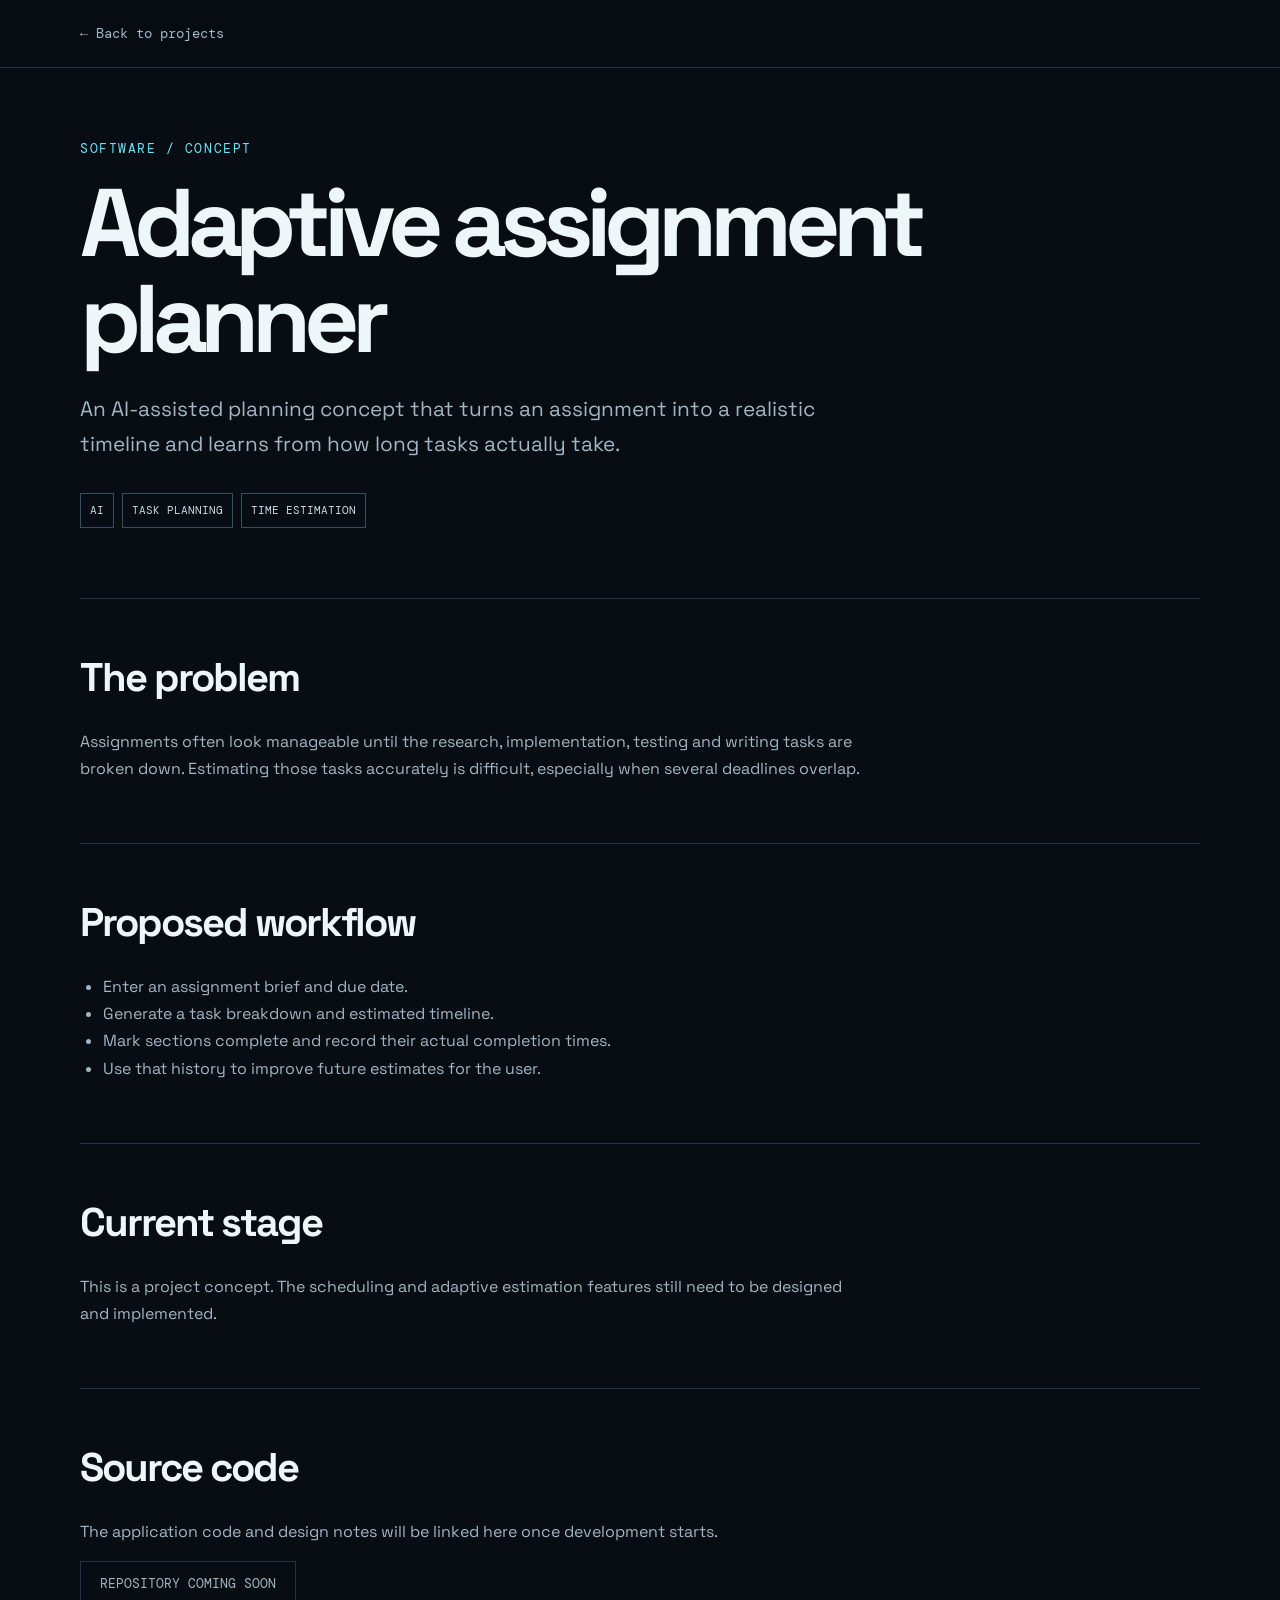
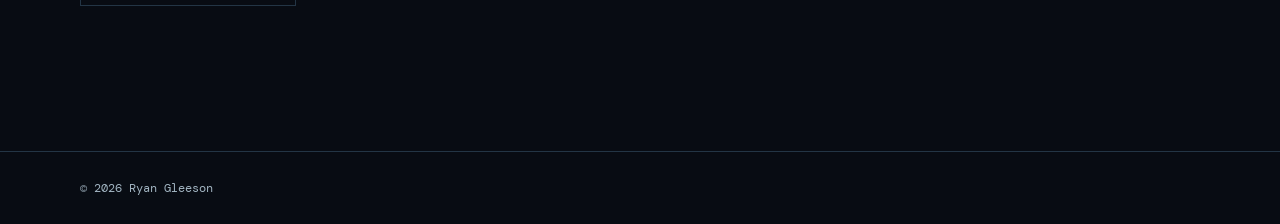
==== projects/assignment-planner.html @ e1db245e "Add engineering portfolio" ====
<!DOCTYPE html>
<html lang="en">
<head>
  <meta charset="UTF-8">
  <meta name="viewport" content="width=device-width, initial-scale=1.0">
  <title>Adaptive Assignment Planner | Ryan Gleeson</title>
  <link rel="stylesheet" href="../style.css">
</head>

<body>
  <header class="site-header">
    <div class="container">
      <a class="back-link" href="../index.html#projects">
        ← Back to projects
      </a>
    </div>
  </header>

  <main class="container project-page">
    <div class="label">Software / Concept</div>
    <h1>Adaptive assignment planner</h1>

    <p class="project-intro">
      An AI-assisted planning concept that turns an assignment into a
      realistic timeline and learns from how long tasks actually take.
    </p>

    <div class="tags">
      <span class="tag">AI</span>
      <span class="tag">Task planning</span>
      <span class="tag">Time estimation</span>
    </div>

    <section>
      <h2>The problem</h2>
      <p>
        Assignments often look manageable until the research, implementation,
        testing and writing tasks are broken down. Estimating those tasks
        accurately is difficult, especially when several deadlines overlap.
      </p>
    </section>

    <section>
      <h2>Proposed workflow</h2>
      <ul>
        <li>Enter an assignment brief and due date.</li>
        <li>Generate a task breakdown and estimated timeline.</li>
        <li>Mark sections complete and record their actual completion times.</li>
        <li>Use that history to improve future estimates for the user.</li>
      </ul>
    </section>

    <section>
      <h2>Current stage</h2>
      <p>
        This is a project concept. The scheduling and adaptive estimation
        features still need to be designed and implemented.
      </p>
    </section>

    <section>
      <h2>Source code</h2>
      <p>
        The application code and design notes will be linked here once
        development starts.
      </p>
      <span class="repo-placeholder">Repository coming soon</span>
    </section>
  </main>

  <footer class="site-footer">
    <div class="container">© 2026 Ryan Gleeson</div>
  </footer>
</body>
</html>
---- style.css ----
@import url("https://fonts.googleapis.com/css2?family=DM+Mono:wght@400;500&family=Space+Grotesk:wght@400;500;600;700&display=swap");

/* ==================== SITE COLOURS ==================== */
:root {
  --background: #080c13;
  --surface: #101924;
  --border: #233545;
  --text: #edf6f8;
  --muted: #a2b5c2;
  --cyan: #67e8f9;
  --green: #c5ff75;
}

/* ==================== GENERAL ==================== */
* {
  box-sizing: border-box;
}

html {
  scroll-behavior: smooth;
}

body {
  margin: 0;
  background: var(--background);
  color: var(--text);
  font: 16px/1.7 "Space Grotesk", Arial, sans-serif;
}

a {
  color: inherit;
  text-decoration: none;
}

a:focus-visible {
  outline: 2px solid var(--cyan);
  outline-offset: 4px;
}

.container {
  width: min(1120px, calc(100% - 40px));
  margin-inline: auto;
}

.label,
.tag,
.back-link,
.button {
  font-family: "DM Mono", monospace;
}

.label {
  color: var(--cyan);
  font-size: 0.8rem;
  text-transform: uppercase;
  letter-spacing: 0.12em;
}

.accent {
  color: var(--cyan);
}

/* ==================== HEADER ==================== */
.site-header {
  border-bottom: 1px solid var(--border);
  background: rgba(8, 12, 19, 0.95);
}

.nav {
  min-height: 76px;
  display: flex;
  align-items: center;
  justify-content: space-between;
  gap: 20px;
}

.logo {
  font-size: 1.2rem;
  font-weight: 700;
}

.logo span {
  color: var(--cyan);
}

.nav-links {
  display: flex;
  gap: 25px;
  font: 0.8rem "DM Mono", monospace;
  text-transform: uppercase;
}

.nav-links a:hover,
.back-link:hover {
  color: var(--cyan);
}

/* ==================== HOMEPAGE HERO ==================== */
.hero {
  min-height: 520px;
  display: flex;
  flex-direction: column;
  justify-content: center;
  padding: 80px 0;
}

.hero h1 {
  margin: 22px 0;
  font-size: clamp(4rem, 11vw, 9rem);
  line-height: 0.9;
  letter-spacing: -0.09em;
}

.outline {
  color: transparent;
  -webkit-text-stroke: 1px #91abb8;
}

.hero p {
  max-width: 650px;
  color: var(--muted);
  font-size: 1.2rem;
}

.button {
  display: inline-block;
  width: fit-content;
  margin-top: 24px;
  padding: 13px 19px;
  border: 1px solid var(--cyan);
  background: var(--cyan);
  color: #071017;
  font-size: 0.8rem;
  text-transform: uppercase;
  transition: transform 0.2s, background 0.2s;
}

.button:hover {
  transform: translateY(-3px);
  background: #a6f5ff;
}

.button-outline {
  background: transparent;
  color: var(--cyan);
}

.button-outline:hover {
  background: #10252c;
}

/* ==================== HOMEPAGE PROJECT LIST ==================== */
section {
  padding: 80px 0;
  border-top: 1px solid var(--border);
}

.section-title {
  margin: 12px 0 35px;
  font-size: clamp(2.7rem, 6vw, 5rem);
  line-height: 1;
  letter-spacing: -0.07em;
}

.project-list {
  display: grid;
  gap: 16px;
}

.project-card {
  display: block;
  padding: 30px;
  border: 1px solid var(--border);
  background: linear-gradient(145deg, #14212d, #0c141e);
  transition: border-color 0.2s, transform 0.2s;
}

.project-card:hover,
.project-card:focus-visible {
  border-color: var(--cyan);
  transform: translateY(-4px);
}

.project-card:first-child {
  background: radial-gradient(
    circle at 85% 20%,
    #165263,
    #111e2b 35%,
    #0c141e 75%
  );
}

.project-card h3 {
  margin: 0 0 10px;
  font-size: clamp(1.7rem, 3vw, 2.5rem);
  line-height: 1.1;
  letter-spacing: -0.05em;
}

.project-card p {
  max-width: 780px;
  margin: 0 0 20px;
  color: var(--muted);
}

.card-action {
  display: block;
  margin-top: 22px;
  color: var(--cyan);
  font: 0.8rem "DM Mono", monospace;
  text-transform: uppercase;
}

/* ==================== TECHNOLOGY TAGS ==================== */
.tags {
  display: flex;
  flex-wrap: wrap;
  gap: 8px;
}

.tag {
  padding: 7px 9px;
  border: 1px solid #34505d;
  color: #c8dce4;
  font-size: 0.7rem;
  text-transform: uppercase;
}

/* ==================== PROJECT DETAIL PAGES ==================== */
.back-link {
  display: inline-block;
  padding: 22px 0;
  color: var(--muted);
  font-size: 0.85rem;
}

.project-page {
  padding: 70px 0 100px;
}

.project-page h1 {
  max-width: 900px;
  margin: 15px 0 25px;
  font-size: clamp(3rem, 8vw, 6rem);
  line-height: 1;
  letter-spacing: -0.075em;
}

.project-intro {
  max-width: 800px;
  color: var(--muted);
  font-size: 1.3rem;
}

.project-page .tags {
  margin: 30px 0 70px;
}

.project-page section {
  padding: 45px 0;
}

.project-page h2 {
  margin: 0 0 16px;
  font-size: clamp(1.8rem, 4vw, 2.5rem);
  letter-spacing: -0.05em;
}

.project-page section p,
.project-page li {
  max-width: 780px;
  color: var(--muted);
}

.project-page ul {
  padding-left: 23px;
}

.repo-placeholder {
  display: inline-block;
  padding: 13px 19px;
  border: 1px solid var(--border);
  color: var(--muted);
  font: 0.8rem "DM Mono", monospace;
  text-transform: uppercase;
}

/* Add later when you have photos */
.project-image {
  display: block;
  max-width: 100%;
  height: auto;
  margin: 25px 0;
  border: 1px solid var(--border);
}

/* ==================== FOOTER ==================== */
.site-footer {
  padding: 28px 0;
  border-top: 1px solid var(--border);
  color: var(--muted);
  font: 0.75rem "DM Mono", monospace;
}

/* ==================== MOBILE ==================== */
@media (max-width: 650px) {
  .nav {
    min-height: 65px;
  }

  .nav-links {
    gap: 12px;
    font-size: 0.7rem;
  }

  .hero {
    min-height: 420px;
  }

  .hero p,
  .project-intro {
    font-size: 1.05rem;
  }

  section {
    padding: 65px 0;
  }

  .project-card {
    padding: 23px;
  }

  .project-page {
    padding-top: 50px;
  }
}

@media (prefers-reduced-motion: reduce) {
  *,
  *::before,
  *::after {
    scroll-behavior: auto !important;
    transition: none !important;
  }
}
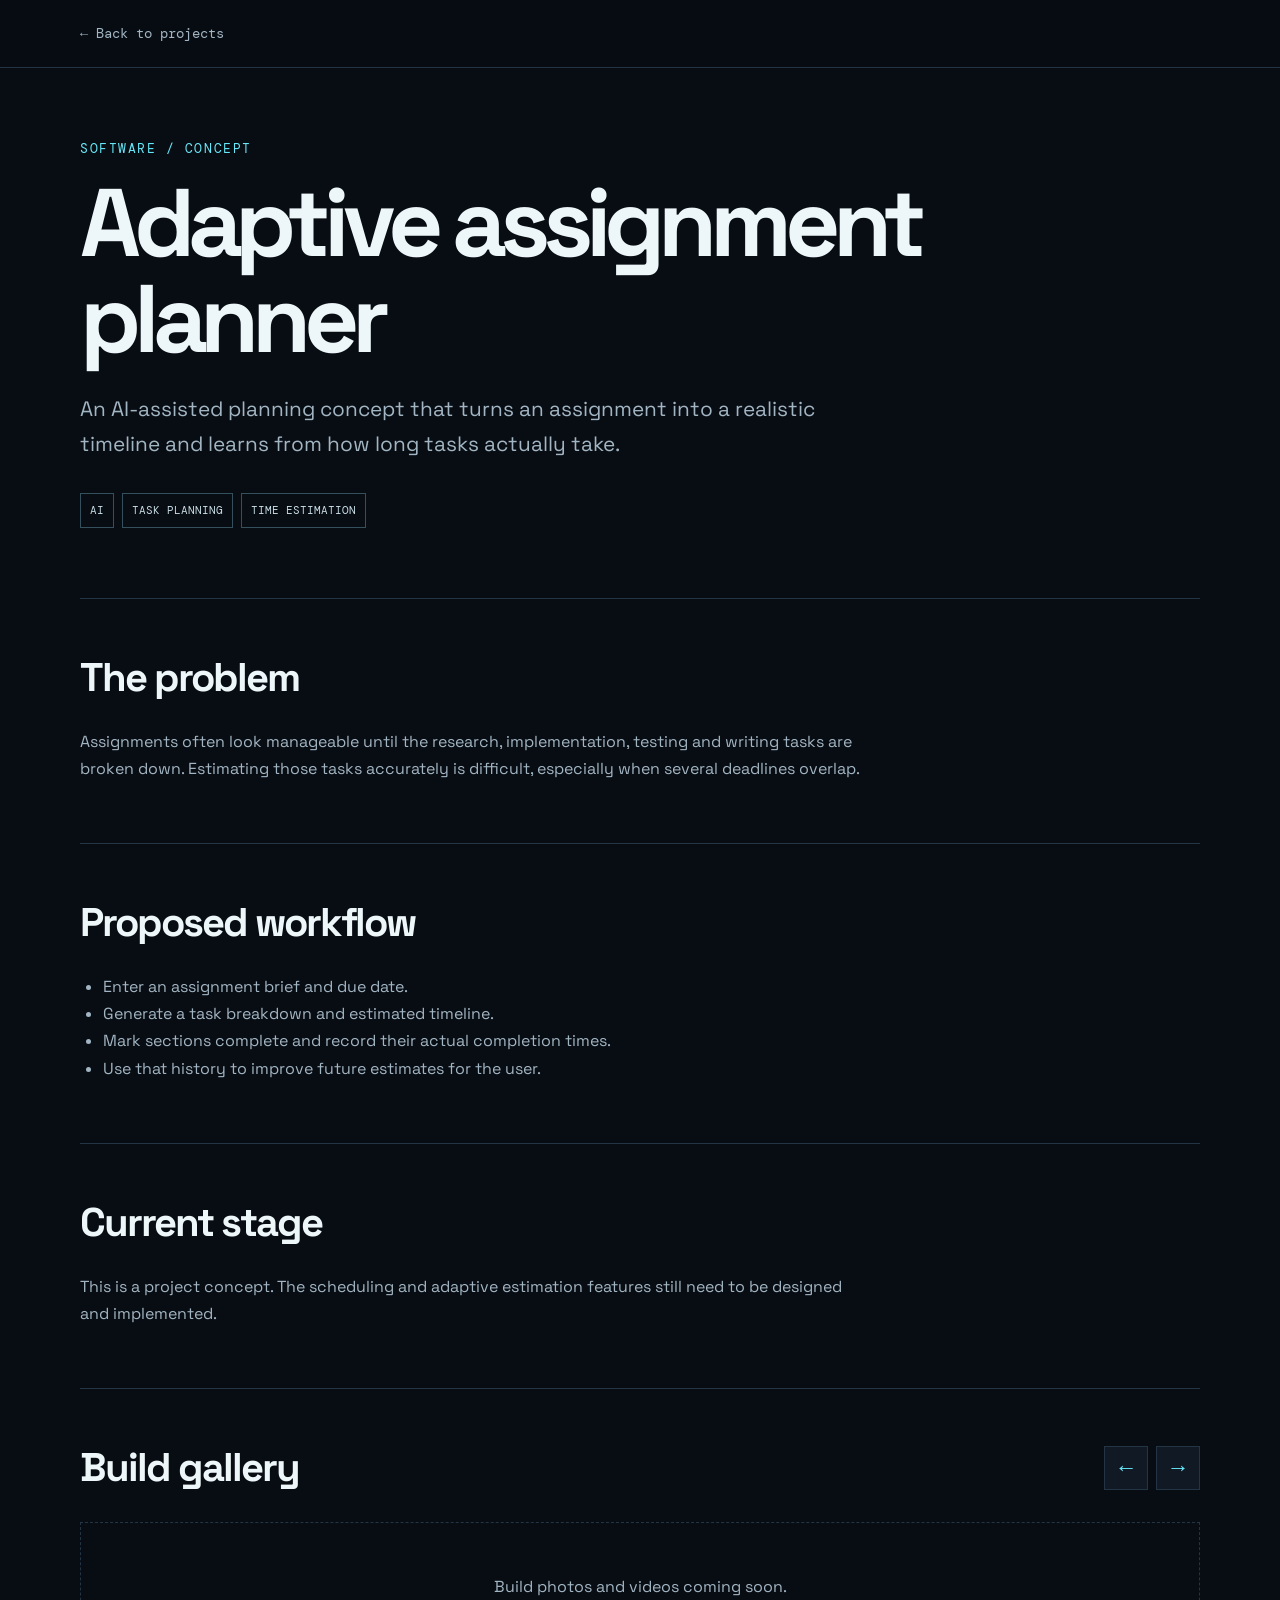
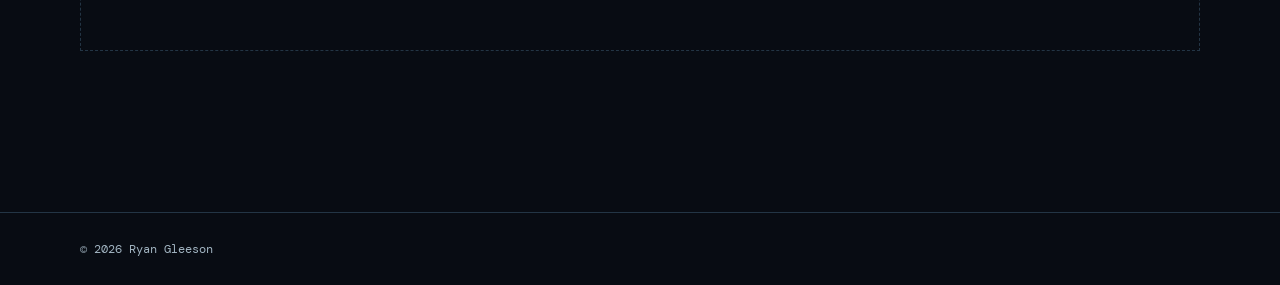
==== commit d77c8458: "Update portfolio" ====
--- a/projects/assignment-planner.html
+++ b/projects/assignment-planner.html
@@ -59,13 +59,69 @@
     </section>
 
     <section>
-      <h2>Source code</h2>
-      <p>
-        The application code and design notes will be linked here once
-        development starts.
-      </p>
-      <span class="repo-placeholder">Repository coming soon</span>
-    </section>
+        <div class="gallery-heading">
+            <h2>Build gallery</h2>
+
+            <div class="gallery-controls">
+            <button
+                type="button"
+                aria-label="Scroll gallery left"
+                onclick="document.getElementById('project-gallery').scrollBy({
+                left: -500,
+                behavior: 'smooth'
+                })"
+            >
+                ←
+            </button>
+
+            <button
+                type="button"
+                aria-label="Scroll gallery right"
+                onclick="document.getElementById('project-gallery').scrollBy({
+                left: 500,
+                behavior: 'smooth'
+                })"
+            >
+                →
+            </button>
+            </div>
+        </div>
+
+        <div class="gallery-track" id="project-gallery">
+            <div class="gallery-empty">
+            Build photos and videos coming soon.
+            </div>
+
+            <!--
+            PHOTO EXAMPLE:
+
+            <figure class="gallery-item">
+            <img
+                src="../images/atlas/control-panel.jpg"
+                alt="Project Atlas control interface on the secondary display"
+                loading="lazy"
+            >
+            <figcaption>Raspberry Pi control interface</figcaption>
+            </figure>
+            -->
+
+            <!--
+            VIDEO EXAMPLE:
+
+            <figure class="gallery-item">
+            <video controls preload="metadata">
+                <source
+                src="../videos/atlas/screen-lift.mp4"
+                type="video/mp4"
+                >
+                Your browser does not support this video.
+            </video>
+            <figcaption>Motorised screen lift demonstration</figcaption>
+            </figure>
+            -->
+        </div>
+        </section>
+
   </main>
 
   <footer class="site-footer">
--- a/style.css
+++ b/style.css
@@ -1,6 +1,10 @@
 @import url("https://fonts.googleapis.com/css2?family=DM+Mono:wght@400;500&family=Space+Grotesk:wght@400;500;600;700&display=swap");
 
-/* ==================== SITE COLOURS ==================== */
+/* =========================================================
+   1. SITE COLOURS
+
+   Change these values to change the colours across every page.
+   ========================================================= */
 :root {
   --background: #080c13;
   --surface: #101924;
@@ -11,7 +15,9 @@
   --green: #c5ff75;
 }
 
-/* ==================== GENERAL ==================== */
+/* =========================================================
+   2. GENERAL PAGE STYLING
+   ========================================================= */
 * {
   box-sizing: border-box;
 }
@@ -32,7 +38,8 @@
   text-decoration: none;
 }
 
-a:focus-visible {
+a:focus-visible,
+button:focus-visible {
   outline: 2px solid var(--cyan);
   outline-offset: 4px;
 }
@@ -60,7 +67,9 @@
   color: var(--cyan);
 }
 
-/* ==================== HEADER ==================== */
+/* =========================================================
+   3. HEADER AND NAVIGATION
+   ========================================================= */
 .site-header {
   border-bottom: 1px solid var(--border);
   background: rgba(8, 12, 19, 0.95);
@@ -95,7 +104,9 @@
   color: var(--cyan);
 }
 
-/* ==================== HOMEPAGE HERO ==================== */
+/* =========================================================
+   4. HOMEPAGE INTRO / HERO
+   ========================================================= */
 .hero {
   min-height: 520px;
   display: flex;
@@ -149,7 +160,9 @@
   background: #10252c;
 }
 
-/* ==================== HOMEPAGE PROJECT LIST ==================== */
+/* =========================================================
+   5. HOMEPAGE SECTIONS
+   ========================================================= */
 section {
   padding: 80px 0;
   border-top: 1px solid var(--border);
@@ -162,6 +175,11 @@
   letter-spacing: -0.07em;
 }
 
+/* =========================================================
+   6. CLICKABLE PROJECT CARDS
+
+   The entire card is a link to a separate project HTML file.
+   ========================================================= */
 .project-list {
   display: grid;
   gap: 16px;
@@ -211,7 +229,11 @@
   text-transform: uppercase;
 }
 
-/* ==================== TECHNOLOGY TAGS ==================== */
+/* =========================================================
+   7. TECHNOLOGY TAGS
+
+   Used on homepage cards and project detail pages.
+   ========================================================= */
 .tags {
   display: flex;
   flex-wrap: wrap;
@@ -226,7 +248,9 @@
   text-transform: uppercase;
 }
 
-/* ==================== PROJECT DETAIL PAGES ==================== */
+/* =========================================================
+   8. INDIVIDUAL PROJECT PAGES
+   ========================================================= */
 .back-link {
   display: inline-block;
   padding: 22px 0;
@@ -276,6 +300,7 @@
   padding-left: 23px;
 }
 
+/* Text shown until that project's repository exists */
 .repo-placeholder {
   display: inline-block;
   padding: 13px 19px;
@@ -285,7 +310,89 @@
   text-transform: uppercase;
 }
 
-/* Add later when you have photos */
+/* =========================================================
+   9. HORIZONTAL PHOTO AND VIDEO GALLERY
+   ========================================================= */
+.gallery-heading {
+  display: flex;
+  align-items: center;
+  justify-content: space-between;
+  gap: 20px;
+  margin-bottom: 20px;
+}
+
+.gallery-heading h2 {
+  margin: 0;
+}
+
+.gallery-controls {
+  display: flex;
+  gap: 8px;
+}
+
+.gallery-controls button {
+  width: 44px;
+  height: 44px;
+  border: 1px solid var(--border);
+  background: var(--surface);
+  color: var(--cyan);
+  font-size: 1.4rem;
+  cursor: pointer;
+}
+
+.gallery-controls button:hover {
+  border-color: var(--cyan);
+}
+
+/*
+  overflow-x: auto lets visitors scroll sideways.
+  scroll-snap-type makes each image/video stop neatly in place.
+*/
+.gallery-track {
+  display: flex;
+  gap: 16px;
+  overflow-x: auto;
+  scroll-snap-type: x mandatory;
+  scroll-behavior: smooth;
+  scrollbar-width: thin;
+  scrollbar-color: var(--cyan) var(--surface);
+  padding-bottom: 16px;
+}
+
+.gallery-item {
+  flex: 0 0 min(80vw, 650px);
+  margin: 0;
+  border: 1px solid var(--border);
+  background: var(--surface);
+  scroll-snap-align: start;
+}
+
+.gallery-item img,
+.gallery-item video {
+  display: block;
+  width: 100%;
+  aspect-ratio: 16 / 9;
+  object-fit: contain;
+  background: #05090f;
+}
+
+.gallery-item figcaption {
+  padding: 12px 16px;
+  color: var(--muted);
+  font-size: 0.9rem;
+}
+
+.gallery-empty {
+  width: 100%;
+  padding: 50px 20px;
+  border: 1px dashed var(--border);
+  color: var(--muted);
+  text-align: center;
+}
+
+/*
+  Optional styling if you add one larger image outside the gallery.
+*/
 .project-image {
   display: block;
   max-width: 100%;
@@ -294,7 +401,9 @@
   border: 1px solid var(--border);
 }
 
-/* ==================== FOOTER ==================== */
+/* =========================================================
+   10. FOOTER
+   ========================================================= */
 .site-footer {
   padding: 28px 0;
   border-top: 1px solid var(--border);
@@ -302,7 +411,9 @@
   font: 0.75rem "DM Mono", monospace;
 }
 
-/* ==================== MOBILE ==================== */
+/* =========================================================
+   11. MOBILE LAYOUT
+   ========================================================= */
 @media (max-width: 650px) {
   .nav {
     min-height: 65px;
@@ -333,8 +444,15 @@
   .project-page {
     padding-top: 50px;
   }
-}
-
+
+  .gallery-item {
+    flex-basis: 88vw;
+  }
+}
+
+/* =========================================================
+   12. ACCESSIBILITY: REDUCED MOTION
+   ========================================================= */
 @media (prefers-reduced-motion: reduce) {
   *,
   *::before,
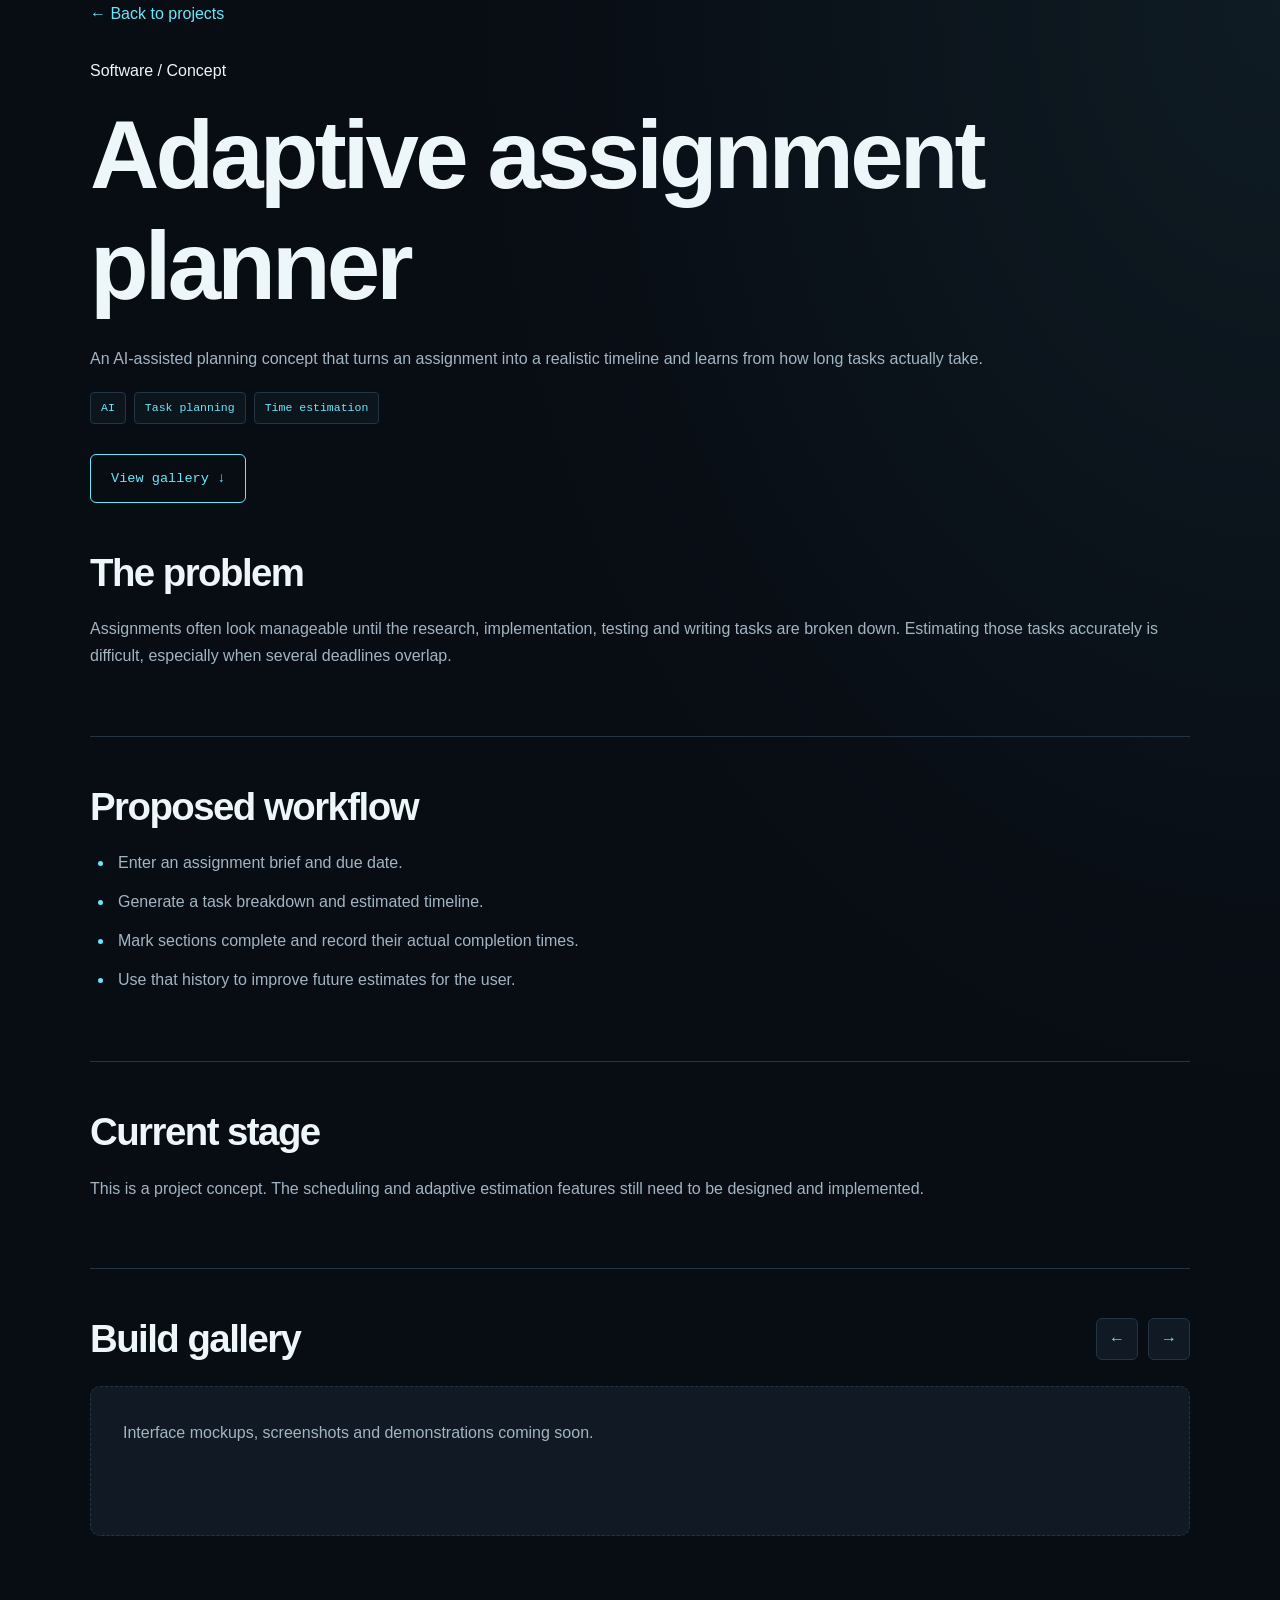
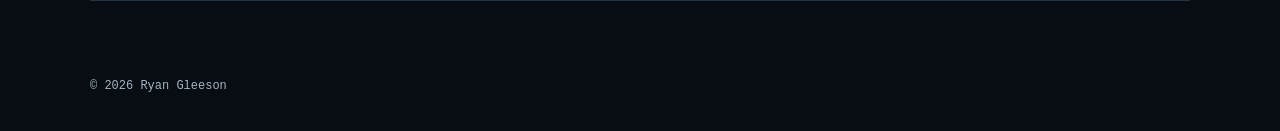
==== commit 81094b8a: "update" ====
--- a/projects/assignment-planner.html
+++ b/projects/assignment-planner.html
@@ -1,13 +1,17 @@
 <!DOCTYPE html>
 <html lang="en">
 <head>
+  <!-- ==================== PAGE SETTINGS ==================== -->
   <meta charset="UTF-8">
   <meta name="viewport" content="width=device-width, initial-scale=1.0">
+
   <title>Adaptive Assignment Planner | Ryan Gleeson</title>
+
   <link rel="stylesheet" href="../style.css">
 </head>
 
 <body>
+  <!-- ==================== NAVIGATION ==================== -->
   <header class="site-header">
     <div class="container">
       <a class="back-link" href="../index.html#projects">
@@ -17,7 +21,9 @@
   </header>
 
   <main class="container project-page">
+    <!-- ==================== PROJECT INTRODUCTION ==================== -->
     <div class="label">Software / Concept</div>
+
     <h1>Adaptive assignment planner</h1>
 
     <p class="project-intro">
@@ -31,99 +37,136 @@
       <span class="tag">Time estimation</span>
     </div>
 
+    <!-- ==================== GALLERY SHORTCUT ==================== -->
+    <div class="hero-actions">
+      <a class="button" href="#project-gallery">
+        View gallery ↓
+      </a>
+    </div>
+
+    <!-- ==================== THE PROBLEM ==================== -->
     <section>
       <h2>The problem</h2>
+
       <p>
-        Assignments often look manageable until the research, implementation,
-        testing and writing tasks are broken down. Estimating those tasks
-        accurately is difficult, especially when several deadlines overlap.
+        Assignments often look manageable until the research,
+        implementation, testing and writing tasks are broken down.
+        Estimating those tasks accurately is difficult, especially
+        when several deadlines overlap.
       </p>
     </section>
 
+    <!-- ==================== PROPOSED WORKFLOW ==================== -->
     <section>
       <h2>Proposed workflow</h2>
+
       <ul>
         <li>Enter an assignment brief and due date.</li>
-        <li>Generate a task breakdown and estimated timeline.</li>
-        <li>Mark sections complete and record their actual completion times.</li>
-        <li>Use that history to improve future estimates for the user.</li>
+
+        <li>
+          Generate a task breakdown and estimated timeline.
+        </li>
+
+        <li>
+          Mark sections complete and record their actual
+          completion times.
+        </li>
+
+        <li>
+          Use that history to improve future estimates
+          for the user.
+        </li>
       </ul>
     </section>
 
+    <!-- ==================== CURRENT STAGE ==================== -->
     <section>
       <h2>Current stage</h2>
+
       <p>
-        This is a project concept. The scheduling and adaptive estimation
-        features still need to be designed and implemented.
+        This is a project concept. The scheduling and adaptive
+        estimation features still need to be designed and implemented.
       </p>
     </section>
 
+    <!-- ==================== PROJECT GALLERY ==================== -->
     <section>
-        <div class="gallery-heading">
-            <h2>Build gallery</h2>
+      <div class="gallery-heading">
+        <h2>Build gallery</h2>
 
-            <div class="gallery-controls">
-            <button
-                type="button"
-                aria-label="Scroll gallery left"
-                onclick="document.getElementById('project-gallery').scrollBy({
-                left: -500,
-                behavior: 'smooth'
-                })"
-            >
-                ←
-            </button>
+        <div class="gallery-controls">
+          <button
+            type="button"
+            aria-label="Scroll gallery left"
+            onclick="document.getElementById('project-gallery').scrollBy({
+              left: -500,
+              behavior: 'smooth'
+            })"
+          >
+            ←
+          </button>
 
-            <button
-                type="button"
-                aria-label="Scroll gallery right"
-                onclick="document.getElementById('project-gallery').scrollBy({
-                left: 500,
-                behavior: 'smooth'
-                })"
-            >
-                →
-            </button>
-            </div>
+          <button
+            type="button"
+            aria-label="Scroll gallery right"
+            onclick="document.getElementById('project-gallery').scrollBy({
+              left: 500,
+              behavior: 'smooth'
+            })"
+          >
+            →
+          </button>
+        </div>
+      </div>
+
+      <div
+        class="gallery-track"
+        id="project-gallery"
+        tabindex="0"
+        role="region"
+        aria-label="Assignment planner gallery"
+      >
+        <div class="gallery-empty">
+          Interface mockups, screenshots and demonstrations coming soon.
         </div>
 
-        <div class="gallery-track" id="project-gallery">
-            <div class="gallery-empty">
-            Build photos and videos coming soon.
-            </div>
+        <!--
+          PHOTO EXAMPLE — uncomment after adding the image:
 
-            <!--
-            PHOTO EXAMPLE:
+          <figure class="gallery-item">
+            <img
+              src="../images/assignment-planner-interface.png"
+              alt="Adaptive assignment planner interface concept"
+              loading="lazy"
+            >
+            <figcaption>
+              Assignment planner interface concept
+            </figcaption>
+          </figure>
+        -->
 
-            <figure class="gallery-item">
-            <img
-                src="../images/atlas/control-panel.jpg"
-                alt="Project Atlas control interface on the secondary display"
-                loading="lazy"
-            >
-            <figcaption>Raspberry Pi control interface</figcaption>
-            </figure>
-            -->
+        <!--
+          VIDEO EXAMPLE — uncomment after adding the video:
 
-            <!--
-            VIDEO EXAMPLE:
+          <figure class="gallery-item">
+            <video controls playsinline preload="metadata">
+              <source
+                src="../videos/Assignment_Planner_Demo.mp4"
+                type="video/mp4"
+              >
+              Your browser does not support this video.
+            </video>
 
-            <figure class="gallery-item">
-            <video controls preload="metadata">
-                <source
-                src="../videos/atlas/screen-lift.mp4"
-                type="video/mp4"
-                >
-                Your browser does not support this video.
-            </video>
-            <figcaption>Motorised screen lift demonstration</figcaption>
-            </figure>
-            -->
-        </div>
-        </section>
-
+            <figcaption>
+              Assignment planner demonstration
+            </figcaption>
+          </figure>
+        -->
+      </div>
+    </section>
   </main>
 
+  <!-- ==================== FOOTER ==================== -->
   <footer class="site-footer">
     <div class="container">© 2026 Ryan Gleeson</div>
   </footer>
--- a/style.css
+++ b/style.css
@@ -1,369 +1,429 @@
-@import url("https://fonts.googleapis.com/css2?family=DM+Mono:wght@400;500&family=Space+Grotesk:wght@400;500;600;700&display=swap");
-
-/* =========================================================
-   1. SITE COLOURS
-
-   Change these values to change the colours across every page.
-   ========================================================= */
+/* ==================== COLOURS AND DEFAULTS ==================== */
+
 :root {
-  --background: #080c13;
+  --bg: #080c13;
   --surface: #101924;
   --border: #233545;
   --text: #edf6f8;
   --muted: #a2b5c2;
+  --accent: #67e8f9;
   --cyan: #67e8f9;
   --green: #c5ff75;
 }
 
-/* =========================================================
-   2. GENERAL PAGE STYLING
-   ========================================================= */
 * {
   box-sizing: border-box;
 }
 
 html {
   scroll-behavior: smooth;
+  scroll-padding-top: 30px;
 }
 
 body {
   margin: 0;
-  background: var(--background);
+  min-height: 100vh;
+  background:
+    radial-gradient(
+      ellipse at top right,
+      rgba(103, 232, 249, 0.07),
+      transparent 45%
+    ),
+    var(--bg);
   color: var(--text);
-  font: 16px/1.7 "Space Grotesk", Arial, sans-serif;
+  font-family: "Space Grotesk", sans-serif;
+  line-height: 1.7;
+}
+
+::selection {
+  background: var(--accent);
+  color: var(--bg);
+}
+
+img,
+video {
+  max-width: 100%;
 }
 
 a {
-  color: inherit;
+  color: var(--accent);
   text-decoration: none;
+}
+
+a:hover {
+  color: var(--green);
 }
 
 a:focus-visible,
 button:focus-visible {
-  outline: 2px solid var(--cyan);
-  outline-offset: 4px;
-}
-
-.container {
-  width: min(1120px, calc(100% - 40px));
+  outline: 2px solid var(--accent);
+  outline-offset: 5px;
+}
+
+button,
+input,
+textarea {
+  font: inherit;
+}
+
+/* ==================== PAGE WIDTH ==================== */
+
+header,
+main,
+footer {
+  width: min(1100px, calc(100% - 48px));
   margin-inline: auto;
 }
 
-.label,
-.tag,
-.back-link,
-.button {
-  font-family: "DM Mono", monospace;
-}
-
-.label {
-  color: var(--cyan);
-  font-size: 0.8rem;
-  text-transform: uppercase;
-  letter-spacing: 0.12em;
-}
-
-.accent {
-  color: var(--cyan);
-}
-
-/* =========================================================
-   3. HEADER AND NAVIGATION
-   ========================================================= */
-.site-header {
-  border-bottom: 1px solid var(--border);
-  background: rgba(8, 12, 19, 0.95);
-}
-
-.nav {
-  min-height: 76px;
+/* ==================== NAVIGATION ==================== */
+
+nav {
   display: flex;
   align-items: center;
   justify-content: space-between;
-  gap: 20px;
+  gap: 24px;
+  min-height: 100px;
+  border-bottom: 1px solid var(--border);
 }
 
 .logo {
-  font-size: 1.2rem;
+  color: var(--text);
+  font-size: 1.7rem;
   font-weight: 700;
+  letter-spacing: -0.08em;
 }
 
 .logo span {
-  color: var(--cyan);
+  color: var(--accent);
 }
 
 .nav-links {
   display: flex;
-  gap: 25px;
-  font: 0.8rem "DM Mono", monospace;
+  flex-wrap: wrap;
+  gap: 24px;
+}
+
+nav > a:not(.logo),
+.nav-links a {
+  font-family: "DM Mono", monospace;
+  font-size: 0.85rem;
+}
+
+/* ==================== TYPOGRAPHY ==================== */
+
+h1,
+h2,
+h3 {
+  line-height: 1.15;
+  letter-spacing: -0.04em;
+}
+
+h1 {
+  margin: 16px 0 24px;
+  font-size: clamp(3rem, 8vw, 6rem);
+}
+
+h2 {
+  margin: 0 0 20px;
+  font-size: clamp(1.7rem, 4vw, 2.4rem);
+}
+
+h3 {
+  margin: 0 0 12px;
+  font-size: 1.35rem;
+}
+
+p {
+  margin: 0 0 18px;
+}
+
+.eyebrow {
+  margin-bottom: 16px;
+  color: var(--accent);
+  font-family: "DM Mono", monospace;
+  font-size: 0.8rem;
+  letter-spacing: 0.12em;
   text-transform: uppercase;
 }
 
-.nav-links a:hover,
-.back-link:hover {
-  color: var(--cyan);
-}
-
-/* =========================================================
-   4. HOMEPAGE INTRO / HERO
-   ========================================================= */
+.lead {
+  max-width: 800px;
+  color: var(--muted);
+  font-size: clamp(1.1rem, 2vw, 1.3rem);
+  line-height: 1.8;
+}
+
+.muted {
+  color: var(--muted);
+}
+
+/* ==================== HOMEPAGE HERO ==================== */
+
 .hero {
-  min-height: 520px;
-  display: flex;
-  flex-direction: column;
-  justify-content: center;
-  padding: 80px 0;
+  padding: 100px 0 80px;
 }
 
 .hero h1 {
-  margin: 22px 0;
-  font-size: clamp(4rem, 11vw, 9rem);
-  line-height: 0.9;
-  letter-spacing: -0.09em;
+  max-width: 1000px;
+  font-size: clamp(3.5rem, 10vw, 8rem);
+  line-height: 0.95;
 }
 
 .outline {
   color: transparent;
-  -webkit-text-stroke: 1px #91abb8;
-}
-
-.hero p {
-  max-width: 650px;
-  color: var(--muted);
-  font-size: 1.2rem;
-}
+  -webkit-text-stroke: 1px var(--accent);
+}
+
+.hero p:not(.eyebrow) {
+  max-width: 720px;
+  color: var(--muted);
+}
+
+.hero-actions {
+  display: flex;
+  flex-wrap: wrap;
+  gap: 14px;
+  margin-top: 30px;
+}
+
+/* ==================== BUTTONS ==================== */
 
 .button {
-  display: inline-block;
-  width: fit-content;
-  margin-top: 24px;
-  padding: 13px 19px;
-  border: 1px solid var(--cyan);
-  background: var(--cyan);
-  color: #071017;
-  font-size: 0.8rem;
-  text-transform: uppercase;
-  transition: transform 0.2s, background 0.2s;
+  display: inline-flex;
+  align-items: center;
+  justify-content: center;
+  gap: 10px;
+  padding: 12px 20px;
+
+  border: 1px solid var(--accent);
+  border-radius: 6px;
+  background: transparent;
+  color: var(--accent);
+
+  font-family: "DM Mono", monospace;
+  font-size: 0.85rem;
+  cursor: pointer;
+
+  transition:
+    background 0.2s ease,
+    color 0.2s ease,
+    transform 0.2s ease;
 }
 
 .button:hover {
-  transform: translateY(-3px);
-  background: #a6f5ff;
-}
-
-.button-outline {
-  background: transparent;
-  color: var(--cyan);
-}
-
-.button-outline:hover {
-  background: #10252c;
-}
-
-/* =========================================================
-   5. HOMEPAGE SECTIONS
-   ========================================================= */
-section {
-  padding: 80px 0;
-  border-top: 1px solid var(--border);
-}
-
-.section-title {
-  margin: 12px 0 35px;
-  font-size: clamp(2.7rem, 6vw, 5rem);
-  line-height: 1;
-  letter-spacing: -0.07em;
-}
-
-/* =========================================================
-   6. CLICKABLE PROJECT CARDS
-
-   The entire card is a link to a separate project HTML file.
-   ========================================================= */
+  transform: translateY(-2px);
+  background: var(--accent);
+  color: var(--bg);
+}
+
+.button.secondary {
+  border-color: var(--border);
+  color: var(--text);
+}
+
+.button.secondary:hover {
+  border-color: var(--accent);
+  background: var(--surface);
+  color: var(--accent);
+}
+
+/* ==================== CONTENT SECTIONS ==================== */
+
+main > section {
+  padding: 48px 0;
+  border-bottom: 1px solid var(--border);
+}
+
+.section-heading {
+  display: flex;
+  align-items: baseline;
+  justify-content: space-between;
+  flex-wrap: wrap;
+  gap: 16px;
+  margin-bottom: 24px;
+}
+
+.section-heading h2 {
+  margin-bottom: 0;
+}
+
+.section-heading p {
+  margin-bottom: 0;
+  color: var(--muted);
+}
+
+/* ==================== HOMEPAGE PROJECT LIST ==================== */
+
 .project-list {
   display: grid;
+  grid-template-columns: 1fr;
   gap: 16px;
 }
 
 .project-card {
   display: block;
-  padding: 30px;
+  position: relative;
+  padding: 28px;
+
   border: 1px solid var(--border);
-  background: linear-gradient(145deg, #14212d, #0c141e);
-  transition: border-color 0.2s, transform 0.2s;
-}
-
-.project-card:hover,
-.project-card:focus-visible {
-  border-color: var(--cyan);
-  transform: translateY(-4px);
-}
-
-.project-card:first-child {
-  background: radial-gradient(
-    circle at 85% 20%,
-    #165263,
-    #111e2b 35%,
-    #0c141e 75%
-  );
+  border-radius: 10px;
+  background: var(--surface);
+  color: var(--text);
+
+  transition:
+    border-color 0.2s ease,
+    background 0.2s ease,
+    transform 0.2s ease;
+}
+
+.project-card:hover {
+  transform: translateX(5px);
+  border-color: var(--accent);
+  background: #14212f;
+  color: var(--text);
 }
 
 .project-card h3 {
-  margin: 0 0 10px;
-  font-size: clamp(1.7rem, 3vw, 2.5rem);
-  line-height: 1.1;
-  letter-spacing: -0.05em;
+  color: var(--text);
 }
 
 .project-card p {
-  max-width: 780px;
-  margin: 0 0 20px;
-  color: var(--muted);
-}
-
-.card-action {
-  display: block;
-  margin-top: 22px;
-  color: var(--cyan);
-  font: 0.8rem "DM Mono", monospace;
-  text-transform: uppercase;
-}
-
-/* =========================================================
-   7. TECHNOLOGY TAGS
-
-   Used on homepage cards and project detail pages.
-   ========================================================= */
+  max-width: 850px;
+  color: var(--muted);
+}
+
+.project-card .arrow {
+  position: absolute;
+  top: 25px;
+  right: 25px;
+  color: var(--accent);
+  font-size: 1.4rem;
+}
+
+/* ==================== TECHNOLOGY FLAGS ==================== */
+
 .tags {
   display: flex;
   flex-wrap: wrap;
   gap: 8px;
-}
-
-.tag {
-  padding: 7px 9px;
-  border: 1px solid #34505d;
-  color: #c8dce4;
-  font-size: 0.7rem;
-  text-transform: uppercase;
-}
-
-/* =========================================================
-   8. INDIVIDUAL PROJECT PAGES
-   ========================================================= */
-.back-link {
+  margin-top: 20px;
+}
+
+.tags span {
   display: inline-block;
-  padding: 22px 0;
-  color: var(--muted);
-  font-size: 0.85rem;
-}
+  padding: 5px 10px;
+
+  border: 1px solid var(--border);
+  border-radius: 4px;
+  background: rgba(103, 232, 249, 0.04);
+  color: var(--accent);
+
+  font-family: "DM Mono", monospace;
+  font-size: 0.72rem;
+}
+
+/* ==================== PROJECT DETAIL PAGES ==================== */
 
 .project-page {
-  padding: 70px 0 100px;
-}
-
-.project-page h1 {
+  padding-top: 30px;
+  padding-bottom: 40px;
+}
+
+.project-page > section:first-child {
+  padding-top: 45px;
+}
+
+.project-page p,
+.project-page li {
+  color: var(--muted);
+}
+
+.project-page .eyebrow {
+  color: var(--accent);
+}
+
+.project-page strong {
+  color: var(--text);
+}
+
+.project-page ul,
+.project-page ol {
   max-width: 900px;
-  margin: 15px 0 25px;
-  font-size: clamp(3rem, 8vw, 6rem);
-  line-height: 1;
-  letter-spacing: -0.075em;
-}
-
-.project-intro {
-  max-width: 800px;
-  color: var(--muted);
-  font-size: 1.3rem;
-}
-
-.project-page .tags {
-  margin: 30px 0 70px;
-}
-
-.project-page section {
-  padding: 45px 0;
-}
-
-.project-page h2 {
-  margin: 0 0 16px;
-  font-size: clamp(1.8rem, 4vw, 2.5rem);
-  letter-spacing: -0.05em;
-}
-
-.project-page section p,
+  margin: 20px 0;
+  padding-left: 24px;
+}
+
 .project-page li {
-  max-width: 780px;
-  color: var(--muted);
-}
-
-.project-page ul {
-  padding-left: 23px;
-}
-
-/* Text shown until that project's repository exists */
-.repo-placeholder {
-  display: inline-block;
-  padding: 13px 19px;
-  border: 1px solid var(--border);
-  color: var(--muted);
-  font: 0.8rem "DM Mono", monospace;
-  text-transform: uppercase;
-}
-
-/* =========================================================
-   9. HORIZONTAL PHOTO AND VIDEO GALLERY
-   ========================================================= */
+  margin-bottom: 12px;
+  padding-left: 4px;
+}
+
+.project-page li::marker {
+  color: var(--accent);
+}
+
+/* ==================== GENERAL SCROLLING GALLERY ==================== */
+
 .gallery-heading {
   display: flex;
   align-items: center;
   justify-content: space-between;
+  flex-wrap: wrap;
+  gap: 16px;
+  margin-bottom: 20px;
+}
+
+.gallery-heading h2 {
+  margin-bottom: 0;
+}
+
+.gallery-controls {
+  display: flex;
+  gap: 10px;
+}
+
+.gallery-controls button,
+.gallery-btn {
+  display: inline-flex;
+  align-items: center;
+  justify-content: center;
+  width: 42px;
+  height: 42px;
+
+  border: 1px solid var(--border);
+  border-radius: 6px;
+  background: var(--surface);
+  color: var(--accent);
+  cursor: pointer;
+}
+
+.gallery-controls button:hover,
+.gallery-btn:hover {
+  border-color: var(--accent);
+}
+
+.gallery-track {
+  display: flex;
   gap: 20px;
-  margin-bottom: 20px;
-}
-
-.gallery-heading h2 {
+  overflow-x: auto;
+  margin-top: 25px;
+  padding-bottom: 16px;
+
+  scroll-snap-type: x mandatory;
+  scrollbar-width: thin;
+  scrollbar-color: var(--accent) var(--surface);
+}
+
+.gallery-item {
+  flex: 0 0 min(600px, 90%);
+  min-width: 0;
   margin: 0;
-}
-
-.gallery-controls {
-  display: flex;
-  gap: 8px;
-}
-
-.gallery-controls button {
-  width: 44px;
-  height: 44px;
+
   border: 1px solid var(--border);
-  background: var(--surface);
-  color: var(--cyan);
-  font-size: 1.4rem;
-  cursor: pointer;
-}
-
-.gallery-controls button:hover {
-  border-color: var(--cyan);
-}
-
-/*
-  overflow-x: auto lets visitors scroll sideways.
-  scroll-snap-type makes each image/video stop neatly in place.
-*/
-.gallery-track {
-  display: flex;
-  gap: 16px;
-  overflow-x: auto;
-  scroll-snap-type: x mandatory;
-  scroll-behavior: smooth;
-  scrollbar-width: thin;
-  scrollbar-color: var(--cyan) var(--surface);
-  padding-bottom: 16px;
-}
-
-.gallery-item {
-  flex: 0 0 min(80vw, 650px);
-  margin: 0;
-  border: 1px solid var(--border);
-  background: var(--surface);
+  border-radius: 10px;
+  overflow: hidden;
+  background: var(--surface);
+
   scroll-snap-align: start;
 }
 
@@ -371,93 +431,272 @@
 .gallery-item video {
   display: block;
   width: 100%;
-  aspect-ratio: 16 / 9;
+  height: 360px;
   object-fit: contain;
   background: #05090f;
 }
 
-.gallery-item figcaption {
-  padding: 12px 16px;
-  color: var(--muted);
-  font-size: 0.9rem;
+.gallery-item figcaption,
+.gallery-caption {
+  padding: 16px;
+  color: var(--muted);
+  font-size: 0.95rem;
 }
 
 .gallery-empty {
   width: 100%;
-  padding: 50px 20px;
+  min-height: 150px;
+  padding: 32px;
+
   border: 1px dashed var(--border);
-  color: var(--muted);
-  text-align: center;
-}
-
-/*
-  Optional styling if you add one larger image outside the gallery.
-*/
-.project-image {
+  border-radius: 10px;
+  background: var(--surface);
+  color: var(--muted);
+}
+
+/* ==================== WARMAN PHOTO GRID ==================== */
+
+.warman-photos {
+  display: grid;
+  grid-template-columns: repeat(2, minmax(0, 1fr));
+  gap: 16px;
+  margin-top: 25px;
+}
+
+.warman-photos figure {
+  margin: 0;
+  border: 1px solid var(--border);
+  border-radius: 10px;
+  overflow: hidden;
+  background: var(--surface);
+}
+
+.warman-photos img {
   display: block;
-  max-width: 100%;
+  width: 100%;
+  height: 340px;
+  object-fit: contain;
+  background: #05090f;
+}
+
+.warman-photos figcaption {
+  padding: 12px 16px;
+  color: var(--muted);
+  font-size: 0.9rem;
+}
+
+/* ==================== DEMO VIDEOS ==================== */
+
+.demo-video {
+  display: block;
+  width: 100%;
+  max-width: 900px;
   height: auto;
-  margin: 25px 0;
+  margin-top: 25px;
+
   border: 1px solid var(--border);
-}
-
-/* =========================================================
-   10. FOOTER
-   ========================================================= */
-.site-footer {
-  padding: 28px 0;
-  border-top: 1px solid var(--border);
-  color: var(--muted);
-  font: 0.75rem "DM Mono", monospace;
-}
-
-/* =========================================================
-   11. MOBILE LAYOUT
-   ========================================================= */
+  border-radius: 10px;
+  background: #05090f;
+}
+
+.video-description {
+  max-width: 900px;
+  margin-top: 15px;
+  color: var(--muted);
+  font-style: italic;
+}
+
+/* ==================== PEDOMETER IMAGE GALLERY ==================== */
+
+.pedometer-gallery {
+  display: flex;
+  gap: 20px;
+  overflow-x: auto;
+  margin-top: 25px;
+  padding-bottom: 16px;
+
+  scroll-snap-type: x mandatory;
+  scrollbar-width: thin;
+  scrollbar-color: var(--accent) var(--surface);
+}
+
+.pedometer-gallery figure {
+  flex: 0 0 min(420px, 85%);
+  min-width: 0;
+  margin: 0;
+
+  border: 1px solid var(--border);
+  border-radius: 12px;
+  overflow: hidden;
+  background: var(--surface);
+
+  scroll-snap-align: start;
+}
+
+.pedometer-gallery img {
+  display: block;
+  width: 100%;
+  height: 360px;
+  padding: 12px;
+
+  object-fit: contain;
+  background: #05090f;
+}
+
+.pedometer-gallery figcaption {
+  padding: 18px;
+  color: var(--muted);
+  font-size: 0.95rem;
+  line-height: 1.6;
+}
+
+.pedometer-gallery figcaption strong {
+  display: block;
+  margin-bottom: 8px;
+  color: var(--text);
+  font-size: 1rem;
+}
+
+.pedometer-gallery:focus-visible,
+.gallery-track:focus-visible {
+  outline: 2px solid var(--accent);
+  outline-offset: 5px;
+}
+
+/* ==================== GALLERY SCROLLBARS ==================== */
+
+.pedometer-gallery::-webkit-scrollbar,
+.gallery-track::-webkit-scrollbar {
+  height: 8px;
+}
+
+.pedometer-gallery::-webkit-scrollbar-track,
+.gallery-track::-webkit-scrollbar-track {
+  background: var(--surface);
+  border-radius: 10px;
+}
+
+.pedometer-gallery::-webkit-scrollbar-thumb,
+.gallery-track::-webkit-scrollbar-thumb {
+  background: var(--accent);
+  border-radius: 10px;
+}
+
+/* ==================== CODE BLOCKS ==================== */
+
+pre {
+  overflow-x: auto;
+  padding: 20px;
+
+  border: 1px solid var(--border);
+  border-radius: 8px;
+  background: #05090f;
+}
+
+code {
+  font-family: "DM Mono", monospace;
+  font-size: 0.85em;
+}
+
+:not(pre) > code {
+  padding: 2px 6px;
+  border-radius: 4px;
+  background: var(--surface);
+  color: var(--accent);
+}
+
+/* ==================== FOOTER ==================== */
+
+footer {
+  padding: 35px 0;
+  color: var(--muted);
+  font-family: "DM Mono", monospace;
+  font-size: 0.75rem;
+}
+
+footer p {
+  margin: 0;
+}
+
+/* ==================== MOBILE LAYOUT ==================== */
+
 @media (max-width: 650px) {
-  .nav {
-    min-height: 65px;
+  header,
+  main,
+  footer {
+    width: calc(100% - 32px);
+  }
+
+  nav {
+    min-height: 80px;
+    gap: 16px;
+  }
+
+  nav > a:not(.logo),
+  .nav-links a {
+    font-size: 0.75rem;
   }
 
   .nav-links {
     gap: 12px;
-    font-size: 0.7rem;
   }
 
   .hero {
-    min-height: 420px;
-  }
-
-  .hero p,
-  .project-intro {
-    font-size: 1.05rem;
-  }
-
-  section {
-    padding: 65px 0;
+    padding: 65px 0 50px;
+  }
+
+  main > section {
+    padding: 35px 0;
   }
 
   .project-card {
-    padding: 23px;
-  }
-
-  .project-page {
-    padding-top: 50px;
-  }
-
-  .gallery-item {
-    flex-basis: 88vw;
-  }
-}
-
-/* =========================================================
-   12. ACCESSIBILITY: REDUCED MOTION
-   ========================================================= */
+    padding: 22px;
+  }
+
+  .project-card:hover {
+    transform: translateY(-2px);
+  }
+
+  .project-card h3 {
+    padding-right: 25px;
+  }
+
+  .project-card .arrow {
+    top: 20px;
+    right: 18px;
+  }
+
+  .warman-photos {
+    grid-template-columns: 1fr;
+  }
+
+  .warman-photos img {
+    height: auto;
+    max-height: 430px;
+  }
+
+  .pedometer-gallery img,
+  .gallery-item img,
+  .gallery-item video {
+    height: 280px;
+  }
+
+  .gallery-empty {
+    padding: 24px;
+  }
+}
+
+/* ==================== REDUCED MOTION ==================== */
+
 @media (prefers-reduced-motion: reduce) {
+  html {
+    scroll-behavior: auto;
+  }
+
   *,
   *::before,
   *::after {
-    scroll-behavior: auto !important;
+    animation: none !important;
     transition: none !important;
   }
 }
